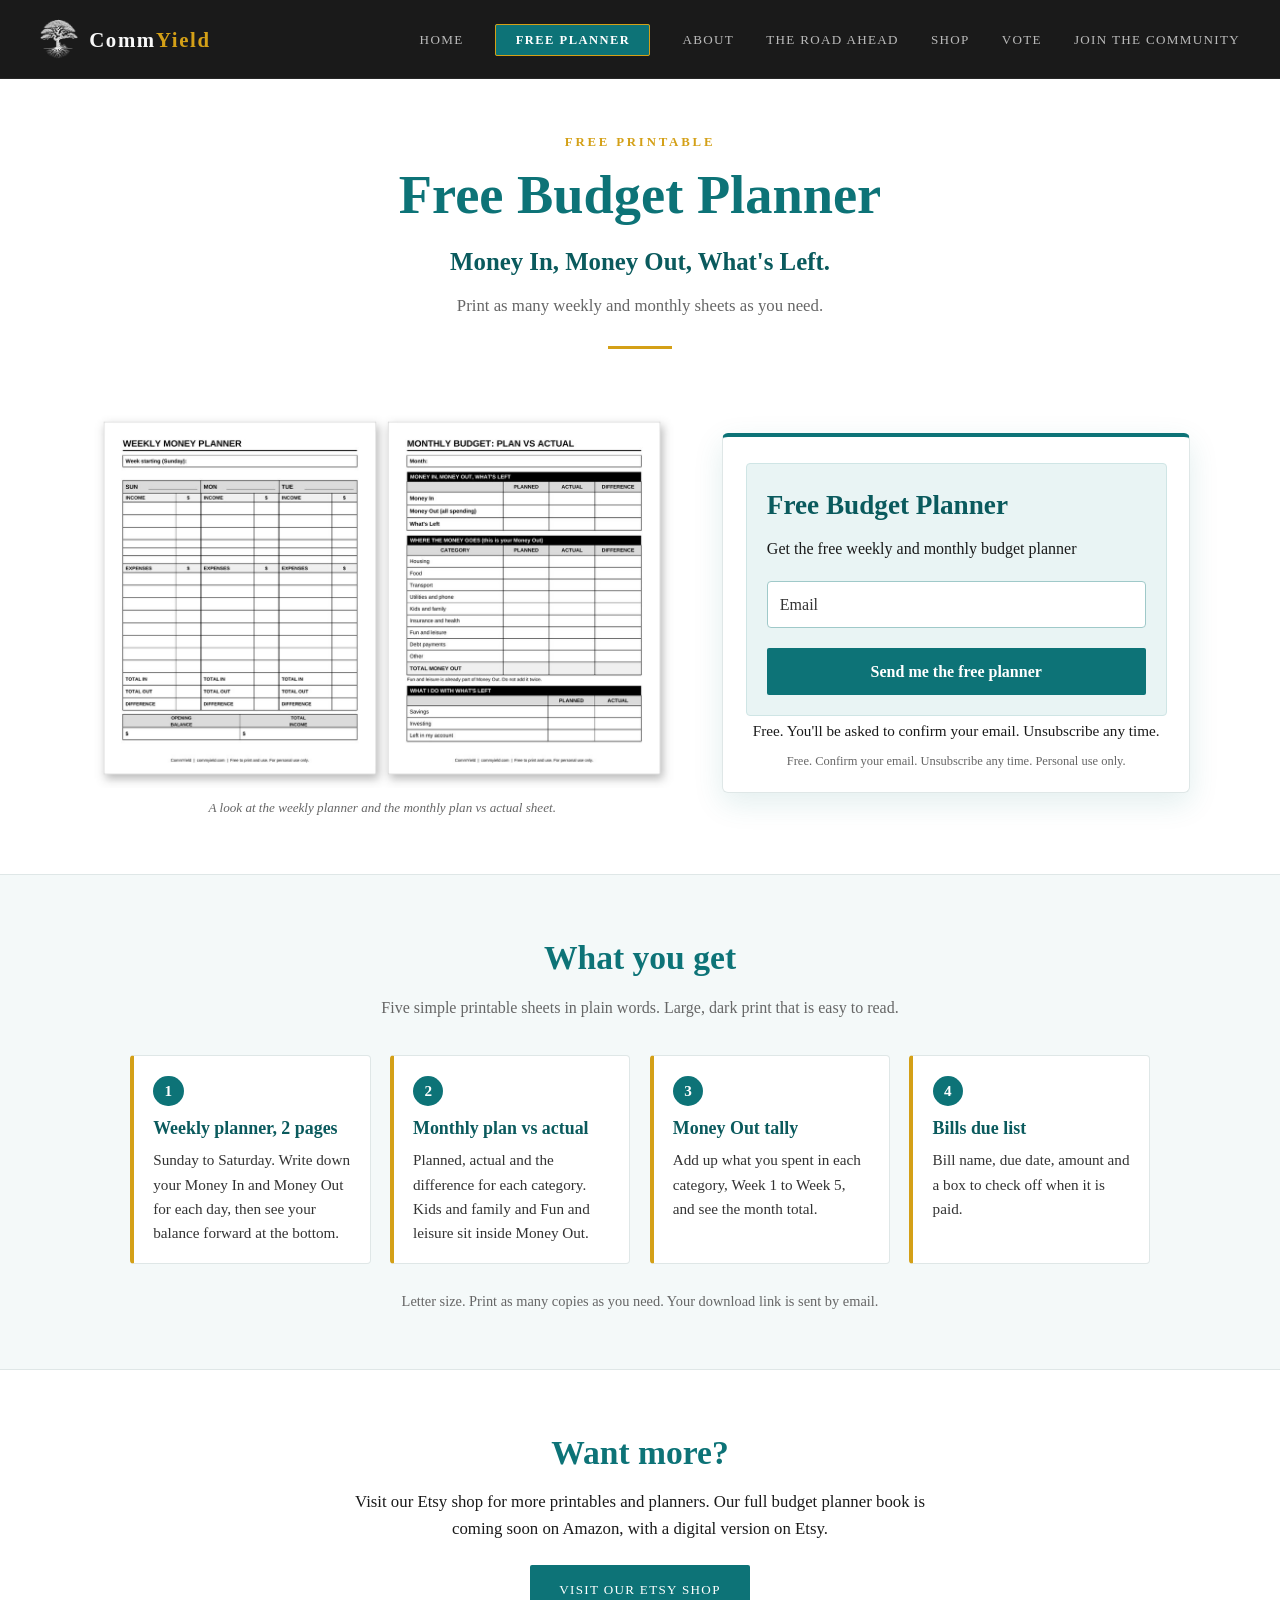
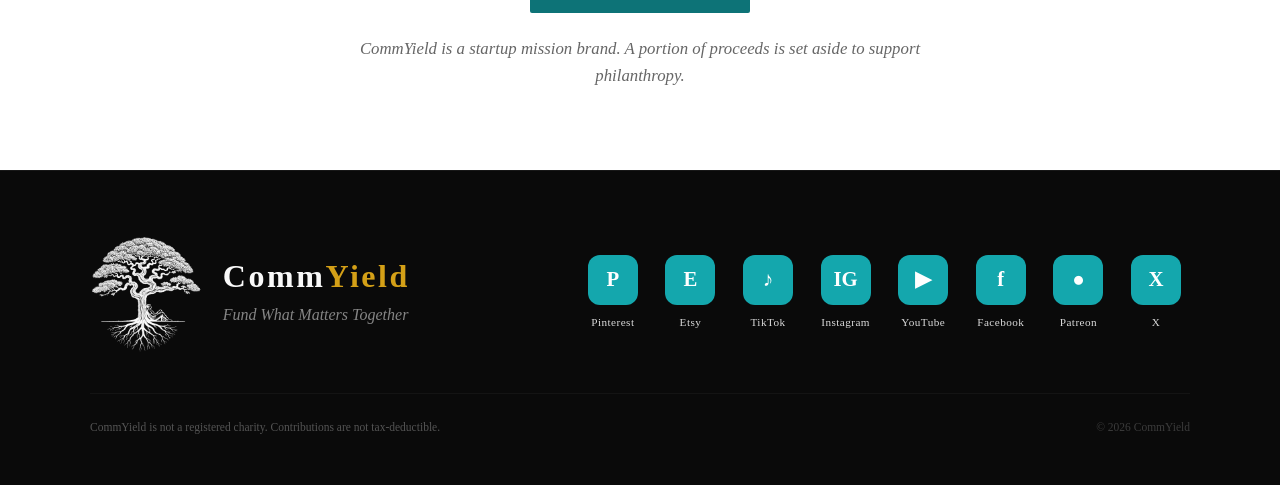
==== free-planner.html @ 540c9486 "Add files via upload" ====
<!DOCTYPE html>
<html lang="en-CA">
<head>
<meta charset="UTF-8">
<meta name="viewport" content="width=device-width, initial-scale=1.0">
<title>Free Budget Planner | CommYield</title>
<meta name="description" content="Free printable budget planner: a weekly planner, monthly plan vs actual, Money Out tally and bills due list. Money In, Money Out, What's Left. Sent to your email.">
<meta name="robots" content="index, follow">
<link rel="canonical" href="https://commyield.com/free-planner">
<meta name="theme-color" content="#0D7377">
<meta property="og:type" content="website">
<meta property="og:url" content="https://commyield.com/free-planner">
<meta property="og:title" content="Free Budget Planner | CommYield">
<meta property="og:description" content="Money In, Money Out, What's Left. Print as many weekly and monthly sheets as you need.">
<meta property="og:site_name" content="CommYield">
<meta property="og:image" content="https://commyield.com/social-card-v2.png">
<meta name="twitter:card" content="summary_large_image">
<style>

  :root {
    --teal:#0D7377; --teal-light:#14a7ad; --teal-dark:#0a5a5d;
    --gold:#D4A017; --gold-light:#e8b82a;
    --dark:#111111; --light:#F9F9F9; --text-dark:#1a1a1a; --text-muted:#666666;
    --text-light: rgba(255,255,255,0.7);
  }
  *, *::before, *::after { box-sizing: border-box; margin: 0; padding: 0; }
  html { scroll-behavior: smooth; }
  body { font-family: 'Georgia','Times New Roman',serif; background:#fff; color:var(--text-dark); overflow-x:hidden; padding-top: 74px; line-height:1.6; }

  /* NAV (same as home page) */
  nav { position: fixed; top:0; left:0; right:0; z-index:100; padding:1.2rem 2.5rem; display:flex; align-items:center; justify-content:space-between; background:rgba(17,17,17,0.96); backdrop-filter:blur(12px); border-bottom:1px solid rgba(255,255,255,0.06); }
  .nav-logo { font-family:'Georgia',serif; font-size:1.3rem; font-weight:700; letter-spacing:0.08em; color:var(--light); text-decoration:none; display:flex; align-items:center; gap:0.7rem; }
  .nav-logo .nav-word span { color: var(--gold); }
  .tree-mark { display:block; flex-shrink:0; aspect-ratio:334 / 352; background-image:url("[data-uri]"); background-repeat:no-repeat; background-position:center; background-size:contain; }
  .nav-tree { height:40px; }
  .nav-links { display:flex; gap:2rem; list-style:none; align-items:center; }
  .nav-links a { color:var(--text-light); text-decoration:none; font-family:'Georgia',serif; font-size:0.82rem; letter-spacing:0.1em; text-transform:uppercase; transition:color .2s; }
  .nav-links a:hover { color: var(--gold); }
  .nav-links a.nav-free { background:var(--teal); color:#fff; padding:0.5rem 1.2rem; border-radius:2px; border:1.5px solid var(--gold); font-size:0.78rem; letter-spacing:0.12em; font-weight:700; }
  .nav-links a.nav-free:hover { background:var(--teal-light); color:#fff; }
  .nav-toggle { display:none; background:none; border:1px solid rgba(255,255,255,0.25); border-radius:3px; width:44px; height:44px; cursor:pointer; align-items:center; justify-content:center; flex-direction:column; gap:5px; }
  .nav-toggle span { display:block; width:20px; height:2px; background:var(--light); transition:transform .2s, opacity .2s; }
  .nav-toggle[aria-expanded="true"] span:nth-child(1) { transform:translateY(7px) rotate(45deg); }
  .nav-toggle[aria-expanded="true"] span:nth-child(2) { opacity:0; }
  .nav-toggle[aria-expanded="true"] span:nth-child(3) { transform:translateY(-7px) rotate(-45deg); }

  /* PAGE */
  .wrap { max-width:1100px; margin:0 auto; padding:0 2.5rem; }
  .hero { text-align:center; padding:3.6rem 0 2.2rem; }
  .eyebrow { font-size:0.8rem; letter-spacing:0.22em; text-transform:uppercase; color:var(--gold); font-weight:700; margin-bottom:0.9rem; }
  h1 { font-size:clamp(2.2rem, 5vw, 3.4rem); color:var(--teal); line-height:1.1; margin-bottom:1rem; }
  .promise { font-size:clamp(1.15rem, 2.6vw, 1.55rem); color:var(--text-dark); font-style:italic; margin-bottom:0.7rem; }
  .promise b { color:var(--teal-dark); font-style:normal; }
  .sub { font-size:1.05rem; color:var(--text-muted); max-width:34rem; margin:0 auto; }
  .gold-rule { width:64px; height:3px; background:var(--gold); margin:1.6rem auto 0; border:0; }

  .signup { display:grid; grid-template-columns: 1.25fr 1fr; gap:3rem; align-items:center; padding:1.5rem 0 3.5rem; }
  .preview figure { margin:0; }
  .preview img { display:block; width:100%; height:auto; border-radius:6px; }
  .preview figcaption { font-size:0.82rem; color:var(--text-muted); text-align:center; margin-top:0.6rem; font-style:italic; }
  .card { background:#fff; border:1px solid #dfe7e7; border-top:4px solid var(--teal); border-radius:6px; padding:1.6rem 1.4rem 1.3rem; box-shadow:0 10px 30px rgba(13,115,119,0.12); }
  .card .consent { font-size:0.95rem; color:var(--text-dark); text-align:center; margin-top:0.2rem; }
  .card .smallprint { font-size:0.78rem; color:var(--text-muted); text-align:center; margin-top:0.55rem; line-height:1.5; }

  h2 { color:var(--teal); font-size:clamp(1.6rem,3.4vw, 2.1rem); text-align:center; margin-bottom:0.6rem; }
  .lead { text-align:center; color:var(--text-muted); max-width:36rem; margin:0 auto 2.2rem; }
  .inside { background:#f4f9f9; border-top:1px solid #dfe7e7; border-bottom:1px solid #dfe7e7; padding:3.5rem 0; }
  .sheets { display:grid; grid-template-columns:repeat(auto-fit, minmax(240px, 1fr)); gap:1.2rem; list-style:none; }
  .sheets li { background:#fff; border:1px solid #dfe7e7; border-left:4px solid var(--gold); border-radius:4px; padding:1.2rem 1.2rem 1.1rem; }
  .sheets .n { display:inline-block; width:1.9rem; height:1.9rem; line-height:1.9rem; text-align:center; border-radius:50%; background:var(--teal); color:#fff; font-weight:700; font-size:0.95rem; margin-bottom:0.5rem; }
  .sheets h3 { color:var(--teal-dark); font-size:1.12rem; margin-bottom:0.35rem; }
  .sheets p { font-size:0.95rem; color:#333; }
  .facts { text-align:center; color:var(--text-muted); font-size:0.9rem; margin-top:1.6rem; }

  .more { text-align:center; padding:3.5rem 0 4rem; }
  .more p { max-width:38rem; margin:0 auto 1rem; font-size:1.05rem; }
  .btn-etsy { display:inline-block; background:var(--teal); color:#fff; text-decoration:none; padding:0.85rem 1.8rem; border-radius:2px; letter-spacing:0.1em; text-transform:uppercase; font-size:0.82rem; margin:0.4rem 0 1.4rem; transition:background .2s; }
  .btn-etsy:hover { background:var(--teal-light); }
  .mission { font-size:0.95rem; color:var(--text-muted); font-style:italic; }

  .social-tiles { display: grid; grid-template-columns: repeat(4, minmax(0, 1fr)); gap: 1.6rem 1rem; max-width: 560px; margin: 0 auto; }
  .social-tile { display: flex; flex-direction: column; align-items: center; gap: 0.6rem; text-decoration: none; color: var(--light); }
  .social-icon {
    width: 72px; height: 72px; border-radius: 16px;
    background: var(--teal-light); color: white;
    display: flex; align-items: center; justify-content: center;
    font-family: 'Georgia', serif; font-weight: 700; font-size: 1.9rem; line-height: 1;
    transition: background 0.2s, transform 0.2s;
  }
  .social-name { font-family: 'Georgia', serif; font-size: 0.82rem; letter-spacing: 0.04em; color: rgba(255,255,255,0.85); transition: color 0.2s; }
  .social-tile:hover .social-icon { background: var(--gold); color: var(--dark); transform: translateY(-2px); }
  .social-tile:hover .social-name { color: var(--gold); }
/* FOOTER */
  footer { background: #0a0a0a; border-top: 1px solid rgba(255,255,255,0.06); padding: 4rem 2.5rem 3rem; }
  .footer-inner { max-width: 1100px; margin: 0 auto; display: flex; justify-content: space-between; align-items: center; flex-wrap: nowrap; gap: 1.5rem; }
  .footer-brand { display: flex; align-items: center; gap: 1.3rem; min-width: 0; }
  .footer-tree { height: 118px; }
  .footer-logo { font-family: 'Georgia', serif; font-size: 2rem; font-weight: 700; letter-spacing: 0.08em; color: var(--light); margin-bottom: 0.5rem; line-height: 1.1; }
  .footer-logo span { color: var(--gold); }
  .footer-tagline { font-family: 'Georgia', serif; font-size: 1rem; color: rgba(255,255,255,0.5); font-style: italic; }
  footer .social-tiles { margin: 0; max-width: none; grid-template-columns: repeat(8, 68px); gap: 1rem 0.6rem; }
  footer .social-icon { width: 50px; height: 50px; border-radius: 12px; font-size: 1.3rem; }
  footer .social-name { font-size: 0.7rem; }
  @media (max-width: 1100px) {
    footer .social-tiles { grid-template-columns: repeat(4, 64px); gap: 1rem 0.4rem; }
  }
  @media (max-width: 760px) {
    footer { padding-left: 1.5rem; padding-right: 1.5rem; }
    .footer-tree { height: 92px; }
    .footer-logo { font-size: 1.6rem; }
    .footer-brand { gap: 0.9rem; }
  }
  .footer-bottom { max-width: 1100px; margin: 2.5rem auto 0; padding-top: 1.5rem; border-top: 1px solid rgba(255,255,255,0.04); display: flex; justify-content: space-between; flex-wrap: wrap; gap: 1rem; }
  .footer-legal { font-family: 'Georgia', serif; font-size: 0.72rem; color: rgba(255,255,255,0.3); line-height: 1.7; }
  .footer-copy { font-family: 'Georgia', serif; font-size: 0.72rem; color: rgba(255,255,255,0.2); }

  

  @media (max-width: 900px) {
    .signup { grid-template-columns:1fr; gap:2rem; }
    .signup .card-col { order:1; }
    .signup .preview { order:2; }
  }
  @media (max-width: 768px) {
    body { padding-top: 66px; }
    nav { padding: 0.8rem 1.5rem; }
    .nav-tree { height:34px; }
    .nav-toggle { display:flex; }
    .nav-links { display:none; position:absolute; top:100%; left:0; right:0; flex-direction:column; align-items:stretch; gap:0; background:#111; padding:0.8rem 1.5rem 1.2rem; border-bottom:1px solid rgba(255,255,255,0.1); }
    .nav-links.open { display:flex; }
    .nav-links li { border-bottom:1px solid rgba(255,255,255,0.06); }
    .nav-links li:last-child { border-bottom:0; }
    .nav-links a { display:block; padding:0.95rem 0.2rem; font-size:0.9rem; }
    .nav-links li.nav-free-li { order:-1; border-bottom:0; padding-bottom:0.6rem; }
    .nav-links a.nav-free { text-align:center; padding:0.95rem; font-size:0.9rem; }
    .wrap { padding:0 1.5rem; }
    .hero { padding:2.4rem 0 1.4rem; }
    .inside { padding:2.6rem 0; }
    .more { padding:2.6rem 0 3rem; }
  }

  @media (max-width: 600px) {
    .footer-inner { flex-direction:column; align-items:flex-start; }
    footer .social-tiles { grid-template-columns: repeat(4, minmax(0,1fr)); width:100%; max-width:380px; gap:1.1rem 0.8rem; }
    .footer-bottom { flex-direction:column; }
    .footer-brand { gap:0.9rem; }
    .footer-tree { height:84px; }
    .footer-logo { font-size:1.6rem; }
    .footer-tagline { font-size:0.9rem; }
    footer .social-icon { width:48px; height:48px; font-size:1.25rem; }
  }

</style>
</head>
<body>

<!-- NAV -->
<nav>
  <a href="/" class="nav-logo"><span class="tree-mark nav-tree" role="img" aria-label="CommYield tree logo"></span><span class="nav-word">Comm<span>Yield</span></span></a>
  <button class="nav-toggle" id="nav-toggle" aria-label="Menu" aria-expanded="false" aria-controls="nav-links"><span></span><span></span><span></span></button>
  <ul class="nav-links" id="nav-links">
    <li><a href="/">Home</a></li>
    <li class="nav-free-li"><a href="/free-planner" class="nav-free" aria-current="page">Free Planner</a></li>
    <li><a href="/#about">About</a></li>
    <li><a href="/#road">The Road Ahead</a></li>
    <li><a href="/#shop">Shop</a></li>
    <li><a href="/#vote">Vote</a></li>
    <li><a href="/#join">Join the community</a></li>
  </ul>
</nav>

<main>
<section class="wrap hero">
  <div class="eyebrow">Free printable</div>
  <h1>Free Budget Planner</h1>
  <p class="promise"><b>Money In, Money Out, What's Left.</b></p>
  <p class="sub">Print as many weekly and monthly sheets as you need.</p>
  <hr class="gold-rule">
</section>

<section class="wrap signup" id="get-it">
  <div class="preview">
    <figure>
      <img src="[data-uri]" width="1200" height="780" alt="Preview of two free planner sheets: the weekly planner and the monthly plan vs actual" loading="eager">
      <figcaption>A look at the weekly planner and the monthly plan vs actual sheet.</figcaption>
    </figure>
  </div>
  <div class="card-col">
    <div class="card">
<style type="text/css">@import url("https://assets.mlcdn.com/fonts.css?version=1793197");</style>
    <style type="text/css">
    /* LOADER */
    .ml-form-embedSubmitLoad {
      display: inline-block;
      width: 20px;
      height: 20px;
    }

    .g-recaptcha {
    transform: scale(1);
    -webkit-transform: scale(1);
    transform-origin: 0 0;
    -webkit-transform-origin: 0 0;
    height: ;
    }

    .sr-only {
      position: absolute;
      width: 1px;
      height: 1px;
      padding: 0;
      margin: -1px;
      overflow: hidden;
      clip: rect(0,0,0,0);
      border: 0;
    }

    .ml-form-embedSubmitLoad:after {
      content: " ";
      display: block;
      width: 11px;
      height: 11px;
      margin: 1px;
      border-radius: 50%;
      border: 4px solid #fff;
    border-color: #ffffff #ffffff #ffffff transparent;
    animation: ml-form-embedSubmitLoad 1.2s linear infinite;
    }
    @keyframes ml-form-embedSubmitLoad {
      0% {
      transform: rotate(0deg);
      }
      100% {
      transform: rotate(360deg);
      }
    }
      #mlb2-47913256.ml-form-embedContainer {
        box-sizing: border-box;
        display: table;
        margin: 0 auto;
        position: static;
        width: 100% !important;
      }
      #mlb2-47913256.ml-form-embedContainer h4,
      #mlb2-47913256.ml-form-embedContainer p,
      #mlb2-47913256.ml-form-embedContainer span,
      #mlb2-47913256.ml-form-embedContainer button {
        text-transform: none !important;
        letter-spacing: normal !important;
      }
      #mlb2-47913256.ml-form-embedContainer .ml-form-embedWrapper {
        background-color: #f6f6f6;
        
        border-width: 0px;
        border-color: transparent;
        border-radius: 4px;
        border-style: solid;
        box-sizing: border-box;
        display: inline-block !important;
        margin: 0;
        padding: 0;
        position: relative;
              }
      #mlb2-47913256.ml-form-embedContainer .ml-form-embedWrapper.embedPopup,
      #mlb2-47913256.ml-form-embedContainer .ml-form-embedWrapper.embedDefault { width: 400px; }
      #mlb2-47913256.ml-form-embedContainer .ml-form-embedWrapper.embedForm { max-width: 400px; width: 100%; }
      #mlb2-47913256.ml-form-embedContainer .ml-form-align-left { text-align: left; }
      #mlb2-47913256.ml-form-embedContainer .ml-form-align-center { text-align: center; }
      #mlb2-47913256.ml-form-embedContainer .ml-form-align-default { display: table-cell !important; vertical-align: middle !important; text-align: center !important; }
      #mlb2-47913256.ml-form-embedContainer .ml-form-align-right { text-align: right; }
      #mlb2-47913256.ml-form-embedContainer .ml-form-embedWrapper .ml-form-embedHeader img {
        border-top-left-radius: 4px;
        border-top-right-radius: 4px;
        height: auto;
        margin: 0 auto !important;
        max-width: 100%;
        width: undefinedpx;
      }
      #mlb2-47913256.ml-form-embedContainer .ml-form-embedWrapper .ml-form-embedBody,
      #mlb2-47913256.ml-form-embedContainer .ml-form-embedWrapper .ml-form-successBody {
        padding: 20px 20px 0 20px;
      }
      #mlb2-47913256.ml-form-embedContainer .ml-form-embedWrapper .ml-form-embedBody.ml-form-embedBodyHorizontal {
        padding-bottom: 0;
      }
      #mlb2-47913256.ml-form-embedContainer .ml-form-embedWrapper .ml-form-embedBody .ml-form-embedContent,
      #mlb2-47913256.ml-form-embedContainer .ml-form-embedWrapper .ml-form-successBody .ml-form-successContent {
        text-align: left;
        margin: 0 0 20px 0;
      }
      #mlb2-47913256.ml-form-embedContainer .ml-form-embedWrapper .ml-form-embedBody .ml-form-embedContent h4,
      #mlb2-47913256.ml-form-embedContainer .ml-form-embedWrapper .ml-form-successBody .ml-form-successContent h4 {
        color: #000000;
        font-family: 'Open Sans', Arial, Helvetica, sans-serif;
        font-size: 30px;
        font-weight: 400;
        margin: 0 0 10px 0;
        text-align: left;
        word-break: break-word;
      }
      #mlb2-47913256.ml-form-embedContainer .ml-form-embedWrapper .ml-form-embedBody .ml-form-embedContent p,
      #mlb2-47913256.ml-form-embedContainer .ml-form-embedWrapper .ml-form-successBody .ml-form-successContent p {
        color: #000000;
        font-family: 'Open Sans', Arial, Helvetica, sans-serif;
        font-size: 14px;
        font-weight: 400;
        line-height: 20px;
        margin: 0 0 10px 0;
        text-align: left;
      }
      #mlb2-47913256.ml-form-embedContainer .ml-form-embedWrapper .ml-form-embedBody .ml-form-embedContent ul,
      #mlb2-47913256.ml-form-embedContainer .ml-form-embedWrapper .ml-form-embedBody .ml-form-embedContent ol,
      #mlb2-47913256.ml-form-embedContainer .ml-form-embedWrapper .ml-form-successBody .ml-form-successContent ul,
      #mlb2-47913256.ml-form-embedContainer .ml-form-embedWrapper .ml-form-successBody .ml-form-successContent ol {
        color: #000000;
        font-family: 'Open Sans', Arial, Helvetica, sans-serif;
        font-size: 14px;
      }
      #mlb2-47913256.ml-form-embedContainer .ml-form-embedWrapper .ml-form-embedBody .ml-form-embedContent ol ol,
      #mlb2-47913256.ml-form-embedContainer .ml-form-embedWrapper .ml-form-successBody .ml-form-successContent ol ol {
        list-style-type: lower-alpha;
      }
      #mlb2-47913256.ml-form-embedContainer .ml-form-embedWrapper .ml-form-embedBody .ml-form-embedContent ol ol ol,
      #mlb2-47913256.ml-form-embedContainer .ml-form-embedWrapper .ml-form-successBody .ml-form-successContent ol ol ol {
        list-style-type: lower-roman;
      }
      #mlb2-47913256.ml-form-embedContainer .ml-form-embedWrapper .ml-form-embedBody .ml-form-embedContent p a,
      #mlb2-47913256.ml-form-embedContainer .ml-form-embedWrapper .ml-form-successBody .ml-form-successContent p a {
        color: #000000;
        text-decoration: underline;
      }

      #mlb2-47913256.ml-form-embedContainer .ml-form-embedWrapper .ml-block-form .ml-field-group {
        text-align: left!important;
      }

      #mlb2-47913256.ml-form-embedContainer .ml-form-embedWrapper .ml-block-form .ml-field-group label {
        margin-bottom: 5px;
        color: #333333;
        font-size: 14px;
        font-family: 'Open Sans', Arial, Helvetica, sans-serif;
        font-weight: bold; font-style: normal; text-decoration: none;;
        display: inline-block;
        line-height: 20px;
      }
      #mlb2-47913256.ml-form-embedContainer .ml-form-embedWrapper .ml-form-embedBody .ml-form-embedContent p:last-child,
      #mlb2-47913256.ml-form-embedContainer .ml-form-embedWrapper .ml-form-successBody .ml-form-successContent p:last-child {
        margin: 0;
      }
      #mlb2-47913256.ml-form-embedContainer .ml-form-embedWrapper .ml-form-embedBody form {
        margin: 0;
        width: 100%;
      }
      #mlb2-47913256.ml-form-embedContainer .ml-form-embedWrapper .ml-form-embedBody .ml-form-formContent,
      #mlb2-47913256.ml-form-embedContainer .ml-form-embedWrapper .ml-form-embedBody .ml-form-checkboxRow {
        margin: 0 0 20px 0;
        width: 100%;
      }
      #mlb2-47913256.ml-form-embedContainer .ml-form-embedWrapper .ml-form-embedBody .ml-form-checkboxRow {
        float: left;
      }
      #mlb2-47913256.ml-form-embedContainer .ml-form-embedWrapper .ml-form-embedBody .ml-form-formContent.horozintalForm {
        margin: 0;
        padding: 0 0 20px 0;
        width: 100%;
        height: auto;
        float: left;
      }
      #mlb2-47913256.ml-form-embedContainer .ml-form-embedWrapper .ml-form-embedBody .ml-form-fieldRow {
        margin: 0 0 10px 0;
        width: 100%;
      }
      #mlb2-47913256.ml-form-embedContainer .ml-form-embedWrapper .ml-form-embedBody .ml-form-fieldRow.ml-last-item {
        margin: 0;
      }
      #mlb2-47913256.ml-form-embedContainer .ml-form-embedWrapper .ml-form-embedBody .ml-form-fieldRow.ml-formfieldHorizintal {
        margin: 0;
      }
      #mlb2-47913256.ml-form-embedContainer .ml-form-embedWrapper .ml-form-embedBody .ml-form-fieldRow input {
        background-color: #ffffff !important;
        color: #333333 !important;
        border-color: #cccccc;
        border-radius: 4px !important;
        border-style: solid !important;
        border-width: 1px !important;
        font-family: 'Open Sans', Arial, Helvetica, sans-serif;
        font-size: 14px !important;
        height: auto;
        line-height: 21px !important;
        margin-bottom: 0;
        margin-top: 0;
        margin-left: 0;
        margin-right: 0;
        padding: 10px 10px !important;
        width: 100% !important;
        box-sizing: border-box !important;
        max-width: 100% !important;
      }
      #mlb2-47913256.ml-form-embedContainer .ml-form-embedWrapper .ml-form-embedBody .ml-form-fieldRow input::-webkit-input-placeholder,
      #mlb2-47913256.ml-form-embedContainer .ml-form-embedWrapper .ml-form-embedBody .ml-form-horizontalRow input::-webkit-input-placeholder { color: #333333; }

      #mlb2-47913256.ml-form-embedContainer .ml-form-embedWrapper .ml-form-embedBody .ml-form-fieldRow input::-moz-placeholder,
      #mlb2-47913256.ml-form-embedContainer .ml-form-embedWrapper .ml-form-embedBody .ml-form-horizontalRow input::-moz-placeholder { color: #333333; }

      #mlb2-47913256.ml-form-embedContainer .ml-form-embedWrapper .ml-form-embedBody .ml-form-fieldRow input:-ms-input-placeholder,
      #mlb2-47913256.ml-form-embedContainer .ml-form-embedWrapper .ml-form-embedBody .ml-form-horizontalRow input:-ms-input-placeholder { color: #333333; }

      #mlb2-47913256.ml-form-embedContainer .ml-form-embedWrapper .ml-form-embedBody .ml-form-fieldRow input:-moz-placeholder,
      #mlb2-47913256.ml-form-embedContainer .ml-form-embedWrapper .ml-form-embedBody .ml-form-horizontalRow input:-moz-placeholder { color: #333333; }

      #mlb2-47913256.ml-form-embedContainer .ml-form-embedWrapper .ml-form-embedBody .ml-form-fieldRow textarea, #mlb2-47913256.ml-form-embedContainer .ml-form-embedWrapper .ml-form-embedBody .ml-form-horizontalRow textarea {
        background-color: #ffffff !important;
        color: #333333 !important;
        border-color: #cccccc;
        border-radius: 4px !important;
        border-style: solid !important;
        border-width: 1px !important;
        font-family: 'Open Sans', Arial, Helvetica, sans-serif;
        font-size: 14px !important;
        height: auto;
        line-height: 21px !important;
        margin-bottom: 0;
        margin-top: 0;
        padding: 10px 10px !important;
        width: 100% !important;
        box-sizing: border-box !important;
        max-width: 100% !important;
      }

      #mlb2-47913256.ml-form-embedContainer .ml-form-embedWrapper .ml-form-embedBody .ml-form-fieldRow .custom-radio .custom-control-label::before, #mlb2-47913256.ml-form-embedContainer .ml-form-embedWrapper .ml-form-embedBody .ml-form-horizontalRow .custom-radio .custom-control-label::before, #mlb2-47913256.ml-form-embedContainer .ml-form-embedWrapper .ml-form-embedBody .ml-form-fieldRow .custom-checkbox .custom-control-label::before, #mlb2-47913256.ml-form-embedContainer .ml-form-embedWrapper .ml-form-embedBody .ml-form-horizontalRow .custom-checkbox .custom-control-label::before, #mlb2-47913256.ml-form-embedContainer .ml-form-embedWrapper .ml-form-embedBody .ml-form-embedPermissions .ml-form-embedPermissionsOptionsCheckbox .label-description::before, #mlb2-47913256.ml-form-embedContainer .ml-form-embedWrapper .ml-form-embedBody .ml-form-interestGroupsRow .ml-form-interestGroupsRowCheckbox .label-description::before, #mlb2-47913256.ml-form-embedContainer .ml-form-embedWrapper .ml-form-embedBody .ml-form-checkboxRow .label-description::before {
          border-color: #cccccc!important;
          background-color: #ffffff!important;
      }

      #mlb2-47913256.ml-form-embedContainer .ml-form-embedWrapper .ml-form-embedBody .ml-form-fieldRow input.custom-control-input[type="checkbox"]{
        box-sizing: border-box;
        padding: 0;
        position: absolute;
        z-index: -1;
        opacity: 0;
        margin-top: 5px;
        margin-left: -1.5rem;
        overflow: visible;
      }

      #mlb2-47913256.ml-form-embedContainer .ml-form-embedWrapper .ml-form-embedBody .ml-form-fieldRow .custom-checkbox .custom-control-label::before, #mlb2-47913256.ml-form-embedContainer .ml-form-embedWrapper .ml-form-embedBody .ml-form-horizontalRow .custom-checkbox .custom-control-label::before, #mlb2-47913256.ml-form-embedContainer .ml-form-embedWrapper .ml-form-embedBody .ml-form-embedPermissions .ml-form-embedPermissionsOptionsCheckbox .label-description::before, #mlb2-47913256.ml-form-embedContainer .ml-form-embedWrapper .ml-form-embedBody .ml-form-interestGroupsRow .ml-form-interestGroupsRowCheckbox .label-description::before, #mlb2-47913256.ml-form-embedContainer .ml-form-embedWrapper .ml-form-embedBody .ml-form-checkboxRow .label-description::before {
        border-radius: 4px!important;
      }


      #mlb2-47913256.ml-form-embedContainer .ml-form-embedWrapper .ml-form-embedBody .ml-form-checkboxRow input[type=checkbox]:checked~.label-description::after, #mlb2-47913256.ml-form-embedContainer .ml-form-embedWrapper .ml-form-embedBody .ml-form-embedPermissions .ml-form-embedPermissionsOptionsCheckbox input[type=checkbox]:checked~.label-description::after, #mlb2-47913256.ml-form-embedContainer .ml-form-embedWrapper .ml-form-embedBody .ml-form-fieldRow .custom-checkbox .custom-control-input:checked~.custom-control-label::after, #mlb2-47913256.ml-form-embedContainer .ml-form-embedWrapper .ml-form-embedBody .ml-form-horizontalRow .custom-checkbox .custom-control-input:checked~.custom-control-label::after, #mlb2-47913256.ml-form-embedContainer .ml-form-embedWrapper .ml-form-embedBody .ml-form-interestGroupsRow .ml-form-interestGroupsRowCheckbox input[type=checkbox]:checked~.label-description::after {
        background-image: url("data:image/svg+xml,%3csvg xmlns='http://www.w3.org/2000/svg' viewBox='0 0 8 8'%3e%3cpath fill='%23fff' d='M6.564.75l-3.59 3.612-1.538-1.55L0 4.26 2.974 7.25 8 2.193z'/%3e%3c/svg%3e");
      }

      #mlb2-47913256.ml-form-embedContainer .ml-form-embedWrapper .ml-form-embedBody .ml-form-fieldRow .custom-radio .custom-control-input:checked~.custom-control-label::after, #mlb2-47913256.ml-form-embedContainer .ml-form-embedWrapper .ml-form-embedBody .ml-form-fieldRow .custom-radio .custom-control-input:checked~.custom-control-label::after {
        background-image: url("data:image/svg+xml,%3csvg xmlns='http://www.w3.org/2000/svg' viewBox='-4 -4 8 8'%3e%3ccircle r='3' fill='%23fff'/%3e%3c/svg%3e");
      }

      #mlb2-47913256.ml-form-embedContainer .ml-form-embedWrapper .ml-form-embedBody .ml-form-fieldRow .custom-radio .custom-control-input:checked~.custom-control-label::before, #mlb2-47913256.ml-form-embedContainer .ml-form-embedWrapper .ml-form-embedBody .ml-form-horizontalRow .custom-radio .custom-control-input:checked~.custom-control-label::before, #mlb2-47913256.ml-form-embedContainer .ml-form-embedWrapper .ml-form-embedBody .ml-form-fieldRow .custom-checkbox .custom-control-input:checked~.custom-control-label::before, #mlb2-47913256.ml-form-embedContainer .ml-form-embedWrapper .ml-form-embedBody .ml-form-horizontalRow .custom-checkbox .custom-control-input:checked~.custom-control-label::before, #mlb2-47913256.ml-form-embedContainer .ml-form-embedWrapper .ml-form-embedBody .ml-form-embedPermissions .ml-form-embedPermissionsOptionsCheckbox input[type=checkbox]:checked~.label-description::before, #mlb2-47913256.ml-form-embedContainer .ml-form-embedWrapper .ml-form-embedBody .ml-form-interestGroupsRow .ml-form-interestGroupsRowCheckbox input[type=checkbox]:checked~.label-description::before, #mlb2-47913256.ml-form-embedContainer .ml-form-embedWrapper .ml-form-embedBody .ml-form-checkboxRow input[type=checkbox]:checked~.label-description::before  {
          border-color: #000000!important;
          background-color: #000000!important;
      }

      #mlb2-47913256.ml-form-embedContainer .ml-form-embedWrapper .ml-form-embedBody .ml-form-fieldRow .custom-radio .custom-control-label::before, #mlb2-47913256.ml-form-embedContainer .ml-form-embedWrapper .ml-form-embedBody .ml-form-horizontalRow .custom-radio .custom-control-label::before, #mlb2-47913256.ml-form-embedContainer .ml-form-embedWrapper .ml-form-embedBody .ml-form-fieldRow .custom-radio .custom-control-label::after, #mlb2-47913256.ml-form-embedContainer .ml-form-embedWrapper .ml-form-embedBody .ml-form-horizontalRow .custom-radio .custom-control-label::after, #mlb2-47913256.ml-form-embedContainer .ml-form-embedWrapper .ml-form-embedBody .ml-form-fieldRow .custom-checkbox .custom-control-label::before, #mlb2-47913256.ml-form-embedContainer .ml-form-embedWrapper .ml-form-embedBody .ml-form-fieldRow .custom-checkbox .custom-control-label::after, #mlb2-47913256.ml-form-embedContainer .ml-form-embedWrapper .ml-form-embedBody .ml-form-horizontalRow .custom-checkbox .custom-control-label::before, #mlb2-47913256.ml-form-embedContainer .ml-form-embedWrapper .ml-form-embedBody .ml-form-horizontalRow .custom-checkbox .custom-control-label::after {
           top: 2px;
           box-sizing: border-box;
      }

      #mlb2-47913256.ml-form-embedContainer .ml-form-embedWrapper .ml-form-embedBody .ml-form-embedPermissions .ml-form-embedPermissionsOptionsCheckbox .label-description::before, #mlb2-47913256.ml-form-embedContainer .ml-form-embedWrapper .ml-form-embedBody .ml-form-embedPermissions .ml-form-embedPermissionsOptionsCheckbox .label-description::after, #mlb2-47913256.ml-form-embedContainer .ml-form-embedWrapper .ml-form-embedBody .ml-form-checkboxRow .label-description::before, #mlb2-47913256.ml-form-embedContainer .ml-form-embedWrapper .ml-form-embedBody .ml-form-checkboxRow .label-description::after {
           top: 0px!important;
           box-sizing: border-box!important;
      }

      #mlb2-47913256.ml-form-embedContainer .ml-form-embedWrapper .ml-form-embedBody .ml-form-checkboxRow .label-description::before, #mlb2-47913256.ml-form-embedContainer .ml-form-embedWrapper .ml-form-embedBody .ml-form-checkboxRow .label-description::after {
        top: 0px!important;
           box-sizing: border-box!important;
      }

       #mlb2-47913256.ml-form-embedContainer .ml-form-embedWrapper .ml-form-embedBody .ml-form-interestGroupsRow .ml-form-interestGroupsRowCheckbox .label-description::after {
            top: 0px!important;
            box-sizing: border-box!important;
            position: absolute;
            left: -1.5rem;
            display: block;
            width: 1rem;
            height: 1rem;
            content: "";
       }

      #mlb2-47913256.ml-form-embedContainer .ml-form-embedWrapper .ml-form-embedBody .ml-form-interestGroupsRow .ml-form-interestGroupsRowCheckbox .label-description::before {
        top: 0px!important;
        box-sizing: border-box!important;
      }

      #mlb2-47913256.ml-form-embedContainer .ml-form-embedWrapper .ml-form-embedBody .custom-control-label::before {
          position: absolute;
          top: 4px;
          left: -1.5rem;
          display: block;
          width: 16px;
          height: 16px;
          pointer-events: none;
          content: "";
          background-color: #ffffff;
          border: #adb5bd solid 1px;
          border-radius: 50%;
      }

      #mlb2-47913256.ml-form-embedContainer .ml-form-embedWrapper .ml-form-embedBody .custom-control-label::after {
          position: absolute;
          top: 2px!important;
          left: -1.5rem;
          display: block;
          width: 1rem;
          height: 1rem;
          content: "";
      }

      #mlb2-47913256.ml-form-embedContainer .ml-form-embedWrapper .ml-form-embedBody .ml-form-embedPermissions .ml-form-embedPermissionsOptionsCheckbox .label-description::before, #mlb2-47913256.ml-form-embedContainer .ml-form-embedWrapper .ml-form-embedBody .ml-form-interestGroupsRow .ml-form-interestGroupsRowCheckbox .label-description::before, #mlb2-47913256.ml-form-embedContainer .ml-form-embedWrapper .ml-form-embedBody .ml-form-checkboxRow .label-description::before {
          position: absolute;
          top: 4px;
          left: -1.5rem;
          display: block;
          width: 16px;
          height: 16px;
          pointer-events: none;
          content: "";
          background-color: #ffffff;
          border: #adb5bd solid 1px;
          border-radius: 50%;
      }

      #mlb2-47913256.ml-form-embedContainer .ml-form-embedWrapper .ml-form-embedBody .ml-form-embedPermissions .ml-form-embedPermissionsOptionsCheckbox .label-description::after {
          position: absolute;
          top: 0px!important;
          left: -1.5rem;
          display: block;
          width: 1rem;
          height: 1rem;
          content: "";
      }

      #mlb2-47913256.ml-form-embedContainer .ml-form-embedWrapper .ml-form-embedBody .ml-form-checkboxRow .label-description::after {
          position: absolute;
          top: 0px!important;
          left: -1.5rem;
          display: block;
          width: 1rem;
          height: 1rem;
          content: "";
      }

      #mlb2-47913256.ml-form-embedContainer .ml-form-embedWrapper .ml-form-embedBody .custom-radio .custom-control-label::after {
          background: no-repeat 50%/50% 50%;
      }
      #mlb2-47913256.ml-form-embedContainer .ml-form-embedWrapper .ml-form-embedBody .custom-checkbox .custom-control-label::after, #mlb2-47913256.ml-form-embedContainer .ml-form-embedWrapper .ml-form-embedBody .ml-form-embedPermissions .ml-form-embedPermissionsOptionsCheckbox .label-description::after, #mlb2-47913256.ml-form-embedContainer .ml-form-embedWrapper .ml-form-embedBody .ml-form-interestGroupsRow .ml-form-interestGroupsRowCheckbox .label-description::after, #mlb2-47913256.ml-form-embedContainer .ml-form-embedWrapper .ml-form-embedBody .ml-form-checkboxRow .label-description::after {
          background: no-repeat 50%/50% 50%;
      }

      #mlb2-47913256.ml-form-embedContainer .ml-form-embedWrapper .ml-form-embedBody .ml-form-fieldRow .custom-control, #mlb2-47913256.ml-form-embedContainer .ml-form-embedWrapper .ml-form-embedBody .ml-form-horizontalRow .custom-control {
        position: relative;
        display: block;
        min-height: 1.5rem;
        padding-left: 1.5rem;
      }

      #mlb2-47913256.ml-form-embedContainer .ml-form-embedWrapper .ml-form-embedBody .ml-form-fieldRow .custom-radio .custom-control-input, #mlb2-47913256.ml-form-embedContainer .ml-form-embedWrapper .ml-form-embedBody .ml-form-horizontalRow .custom-radio .custom-control-input, #mlb2-47913256.ml-form-embedContainer .ml-form-embedWrapper .ml-form-embedBody .ml-form-fieldRow .custom-checkbox .custom-control-input, #mlb2-47913256.ml-form-embedContainer .ml-form-embedWrapper .ml-form-embedBody .ml-form-horizontalRow .custom-checkbox .custom-control-input {
          position: absolute;
          z-index: -1;
          opacity: 0;
          box-sizing: border-box;
          padding: 0;
      }

      #mlb2-47913256.ml-form-embedContainer .ml-form-embedWrapper .ml-form-embedBody .ml-form-fieldRow .custom-radio .custom-control-label, #mlb2-47913256.ml-form-embedContainer .ml-form-embedWrapper .ml-form-embedBody .ml-form-horizontalRow .custom-radio .custom-control-label, #mlb2-47913256.ml-form-embedContainer .ml-form-embedWrapper .ml-form-embedBody .ml-form-fieldRow .custom-checkbox .custom-control-label, #mlb2-47913256.ml-form-embedContainer .ml-form-embedWrapper .ml-form-embedBody .ml-form-horizontalRow .custom-checkbox .custom-control-label {
          color: #000000;
          font-size: 12px!important;
          font-family: 'Open Sans', Arial, Helvetica, sans-serif;
          line-height: 22px;
          margin-bottom: 0;
          position: relative;
          vertical-align: top;
          font-style: normal;
          font-weight: 700;
      }

      #mlb2-47913256.ml-form-embedContainer .ml-form-embedWrapper .ml-form-embedBody .ml-form-fieldRow .custom-select, #mlb2-47913256.ml-form-embedContainer .ml-form-embedWrapper .ml-form-embedBody .ml-form-horizontalRow .custom-select {
        background-color: #ffffff !important;
        color: #333333 !important;
        border-color: #cccccc;
        border-radius: 4px !important;
        border-style: solid !important;
        border-width: 1px !important;
        font-family: 'Open Sans', Arial, Helvetica, sans-serif;
        font-size: 14px !important;
        line-height: 20px !important;
        margin-bottom: 0;
        margin-top: 0;
        padding: 10px 28px 10px 12px !important;
        width: 100% !important;
        box-sizing: border-box !important;
        max-width: 100% !important;
        height: auto;
        display: inline-block;
        vertical-align: middle;
        background: url('https://assets.mlcdn.com/ml/images/default/dropdown.svg') no-repeat right .75rem center/8px 10px;
        -webkit-appearance: none;
        -moz-appearance: none;
        appearance: none;
      }


      #mlb2-47913256.ml-form-embedContainer .ml-form-embedWrapper .ml-form-embedBody .ml-form-horizontalRow {
        height: auto;
        width: 100%;
        float: left;
      }
      .ml-form-formContent.horozintalForm .ml-form-horizontalRow .ml-input-horizontal { width: 70%; float: left; }
      .ml-form-formContent.horozintalForm .ml-form-horizontalRow .ml-button-horizontal { width: 30%; float: left; }
      .ml-form-formContent.horozintalForm .ml-form-horizontalRow .ml-button-horizontal.labelsOn { padding-top: 25px;  }
      .ml-form-formContent.horozintalForm .ml-form-horizontalRow .horizontal-fields { box-sizing: border-box; float: left; padding-right: 10px;  }
      #mlb2-47913256.ml-form-embedContainer .ml-form-embedWrapper .ml-form-embedBody .ml-form-horizontalRow input {
        background-color: #ffffff;
        color: #333333;
        border-color: #cccccc;
        border-radius: 4px;
        border-style: solid;
        border-width: 1px;
        font-family: 'Open Sans', Arial, Helvetica, sans-serif;
        font-size: 14px;
        line-height: 20px;
        margin-bottom: 0;
        margin-top: 0;
        padding: 10px 10px;
        width: 100%;
        box-sizing: border-box;
        overflow-y: initial;
      }
      #mlb2-47913256.ml-form-embedContainer .ml-form-embedWrapper .ml-form-embedBody .ml-form-horizontalRow button {
        background-color: #000000 !important;
        border-color: #000000;
        border-style: solid;
        border-width: 1px;
        border-radius: 4px;
        box-shadow: none;
        color: #ffffff !important;
        cursor: pointer;
        font-family: 'Open Sans', Arial, Helvetica, sans-serif;
        font-size: 14px !important;
        font-weight: 700;
        line-height: 20px;
        margin: 0 !important;
        padding: 10px !important;
        width: 100%;
        height: auto;
      }
      #mlb2-47913256.ml-form-embedContainer .ml-form-embedWrapper .ml-form-embedBody .ml-form-horizontalRow button:hover {
        background-color: #333333 !important;
        border-color: #333333 !important;
      }
      #mlb2-47913256.ml-form-embedContainer .ml-form-embedWrapper .ml-form-embedBody .ml-form-checkboxRow input[type="checkbox"] {
        box-sizing: border-box;
        padding: 0;
        position: absolute;
        z-index: -1;
        opacity: 0;
        margin-top: 5px;
        margin-left: -1.5rem;
        overflow: visible;
      }
      #mlb2-47913256.ml-form-embedContainer .ml-form-embedWrapper .ml-form-embedBody .ml-form-checkboxRow .label-description {
        color: #000000;
        display: block;
        font-family: 'Open Sans', Arial, Helvetica, sans-serif;
        font-size: 12px;
        text-align: left;
        margin-bottom: 0;
        position: relative;
        vertical-align: top;
      }
      #mlb2-47913256.ml-form-embedContainer .ml-form-embedWrapper .ml-form-embedBody .ml-form-checkboxRow label {
        font-weight: normal;
        margin: 0;
        padding: 0;
        position: relative;
        display: block;
        min-height: 24px;
        padding-left: 24px;

      }
      #mlb2-47913256.ml-form-embedContainer .ml-form-embedWrapper .ml-form-embedBody .ml-form-checkboxRow label a {
        color: #000000;
        text-decoration: underline;
      }
      #mlb2-47913256.ml-form-embedContainer .ml-form-embedWrapper .ml-form-embedBody .ml-form-checkboxRow label p {
        color: #000000 !important;
        font-family: 'Open Sans', Arial, Helvetica, sans-serif !important;
        font-size: 12px !important;
        font-weight: normal !important;
        line-height: 18px !important;
        padding: 0 !important;
        margin: 0 5px 0 0 !important;
      }
      #mlb2-47913256.ml-form-embedContainer .ml-form-embedWrapper .ml-form-embedBody .ml-form-checkboxRow label p:last-child {
        margin: 0;
      }
      #mlb2-47913256.ml-form-embedContainer .ml-form-embedWrapper .ml-form-embedBody .ml-form-embedSubmit {
        margin: 0 0 20px 0;
        float: left;
        width: 100%;
      }
      #mlb2-47913256.ml-form-embedContainer .ml-form-embedWrapper .ml-form-embedBody .ml-form-embedSubmit button {
        background-color: #000000 !important;
        border: none !important;
        border-radius: 4px !important;
        box-shadow: none !important;
        color: #ffffff !important;
        cursor: pointer;
        font-family: 'Open Sans', Arial, Helvetica, sans-serif !important;
        font-size: 14px !important;
        font-weight: 700 !important;
        line-height: 21px !important;
        height: auto;
        padding: 10px !important;
        width: 100% !important;
        box-sizing: border-box !important;
      }
      #mlb2-47913256.ml-form-embedContainer .ml-form-embedWrapper .ml-form-embedBody .ml-form-embedSubmit button.loading {
        display: none;
      }
      #mlb2-47913256.ml-form-embedContainer .ml-form-embedWrapper .ml-form-embedBody .ml-form-embedSubmit button:hover {
        background-color: #333333 !important;
      }
      .ml-subscribe-close {
        width: 30px;
        height: 30px;
        background: url('https://assets.mlcdn.com/ml/images/default/modal_close.png') no-repeat;
        background-size: 30px;
        cursor: pointer;
        margin-top: -10px;
        margin-right: -10px;
        position: absolute;
        top: 0;
        right: 0;
      }
      .ml-error input, .ml-error textarea, .ml-error select {
        border-color: red!important;
      }

      .ml-error .custom-checkbox-radio-list {
        border: 1px solid red !important;
        border-radius: 4px;
        padding: 10px;
      }

      .ml-error .label-description,
      .ml-error .label-description p,
      .ml-error .label-description p a,
      .ml-error label:first-child {
        color: #ff0000 !important;
      }

      #mlb2-47913256.ml-form-embedContainer .ml-form-embedWrapper .ml-form-embedBody .ml-form-checkboxRow.ml-error .label-description p,
      #mlb2-47913256.ml-form-embedContainer .ml-form-embedWrapper .ml-form-embedBody .ml-form-checkboxRow.ml-error .label-description p:first-letter {
        color: #ff0000 !important;
      }
            @media only screen and (max-width: 400px){

        .ml-form-embedWrapper.embedDefault, .ml-form-embedWrapper.embedPopup { width: 100%!important; }
        .ml-form-formContent.horozintalForm { float: left!important; }
        .ml-form-formContent.horozintalForm .ml-form-horizontalRow { height: auto!important; width: 100%!important; float: left!important; }
        .ml-form-formContent.horozintalForm .ml-form-horizontalRow .ml-input-horizontal { width: 100%!important; }
        .ml-form-formContent.horozintalForm .ml-form-horizontalRow .ml-input-horizontal > div { padding-right: 0px!important; padding-bottom: 10px; }
        .ml-form-formContent.horozintalForm .ml-button-horizontal { width: 100%!important; }
        .ml-form-formContent.horozintalForm .ml-button-horizontal.labelsOn { padding-top: 0px!important; }

      }
    </style>

    
  
    
    

    
    

    
    

    

      
        
        
      

      
        
        
      

      

            
            
            
            
            
            
      

      

      
        
        
         
        
        
      

        
        
        
        
        
        
      

       

        
        
        
        
        
        
        
       


      
        
        
        
        
  



  
        
        
        
      


      
    
    
    
    
    
    
    
  

  
        
        
        
        
        
      

      
        
        
        
        
        
      

      
        
        
        
        
        
      

       

        
        
        
        
       

       
        
        
        
        
      

      
        
        
        
        
        
        
        
       

    

    


      


      

      
      

      

      





    

      
    <div id="mlb2-47913256" class="ml-form-embedContainer ml-subscribe-form ml-subscribe-form-47913256">
      <div class="ml-form-align-center ">
        <div class="ml-form-embedWrapper embedForm">

          
          

          <div class="ml-form-embedBody ml-form-embedBodyDefault row-form">

            <div class="ml-form-embedContent" style=" ">
              
                <h4>Free Budget Planner</h4>
                <p>Get the free weekly and monthly budget planner</p>
              
            </div>

            <form class="ml-block-form" action="https://assets.mailerlite.com/jsonp/2222999/forms/202981989952783403/subscribe" data-code="" method="post" target="_blank">
              <div class="ml-form-formContent">
                

                  
                  <div class="ml-form-fieldRow ml-last-item">
                    <div class="ml-field-group ml-field-email ml-validate-email ml-validate-required">

                      


                      <!-- input -->
                      <input aria-label="email" aria-required="true" type="email" class="form-control" data-inputmask="" name="fields[email]" placeholder="Email" autocomplete="email">
                      <!-- /input -->

                      <!-- textarea -->
                      
                      <!-- /textarea -->

                      <!-- select -->
                      
                      <!-- /select -->

                      <!-- checkboxes -->
            
            <!-- /checkboxes -->

                      <!-- radio -->
                      
                      <!-- /radio -->

                      <!-- countries -->
                      
                      <!-- /countries -->





                    </div>
                  </div>
                
              </div>

              

              <!-- Privacy policy -->
              
              <!-- /Privacy policy -->

              

              

              






              
              <input type="hidden" name="ml-submit" value="1">

              <div class="ml-form-embedSubmit">
                
                  <button type="submit" class="primary">Send me the free planner</button>
                
                <button disabled="disabled" style="display: none;" type="button" class="loading">
                  <div class="ml-form-embedSubmitLoad"></div>
                  <span class="sr-only">Loading...</span>
                </button>
              </div>

              
              <input type="hidden" name="anticsrf" value="true">
            </form>
          </div>

          <div class="ml-form-successBody row-success" style="display: none">

            <div class="ml-form-successContent">
              
                <h4>Check your email!</h4>
                <p>Thanks for requesting the free budget planner. Please confirm your email, and we will send you the download link right away.</p>
              
            </div>

          </div>
        </div>
      </div>
    </div>

  

  
  
  <script>
    function ml_webform_success_47913256() {
      var $ = ml_jQuery || jQuery;
      $('.ml-subscribe-form-47913256 .row-success').show();
      $('.ml-subscribe-form-47913256 .row-form').hide();
    }
      </script>
  
  
      <script src="https://groot.mailerlite.com/js/w/webforms.min.js?v83147fa8ce2d95cb73ece7f28b469519" type="text/javascript"></script>
        <script>
            fetch("https://assets.mailerlite.com/jsonp/2222999/forms/202981989952783403/takel")
        </script>
<style>
  /* EMBED COLOURS: scoped to this form only (form ID, fields and script are untouched) */
  #mlb2-47913256.ml-form-embedContainer .ml-form-embedWrapper { background-color:#e9f4f4; border:1px solid #cfe5e5; max-width:100%; }
  #mlb2-47913256.ml-form-embedContainer .ml-form-embedWrapper.embedForm { max-width:100%; }
  #mlb2-47913256.ml-form-embedContainer .ml-form-embedWrapper .ml-form-embedBody .ml-form-embedContent h4,
  #mlb2-47913256.ml-form-embedContainer .ml-form-embedWrapper .ml-form-successBody .ml-form-successContent h4 { color:var(--teal-dark); font-family:'Georgia','Times New Roman',serif; font-weight:700; font-size:1.7rem; }
  #mlb2-47913256.ml-form-embedContainer .ml-form-embedWrapper .ml-form-embedBody .ml-form-embedContent p,
  #mlb2-47913256.ml-form-embedContainer .ml-form-embedWrapper .ml-form-successBody .ml-form-successContent p { color:var(--text-dark); font-family:'Georgia','Times New Roman',serif; font-size:16px; line-height:1.5; }
  #mlb2-47913256.ml-form-embedContainer .ml-form-embedWrapper .ml-form-embedBody .ml-form-fieldRow input { font-family:'Georgia','Times New Roman',serif; font-size:16px !important; border-color:#9fc9c9; padding:12px !important; }
  #mlb2-47913256.ml-form-embedContainer .ml-form-embedWrapper .ml-form-embedBody .ml-form-fieldRow input:focus { outline:2px solid var(--teal-light); outline-offset:1px; }
  #mlb2-47913256.ml-form-embedContainer .ml-form-embedWrapper .ml-form-embedBody .ml-form-embedSubmit button { background-color:var(--teal) !important; font-family:'Georgia','Times New Roman',serif !important; font-size:16px !important; padding:13px !important; border-radius:2px !important; letter-spacing:0.03em; }
  #mlb2-47913256.ml-form-embedContainer .ml-form-embedWrapper .ml-form-embedBody .ml-form-embedSubmit button:hover { background-color:var(--teal-dark) !important; }

</style>
      <p class="consent" id="consent-line">Free. You'll be asked to confirm your email. Unsubscribe any time.</p>
      <p class="smallprint">Free. Confirm your email. Unsubscribe any time. Personal use only.</p>
    </div>
  </div>
</section>

<section class="inside">
  <div class="wrap">
    <h2>What you get</h2>
    <p class="lead">Five simple printable sheets in plain words. Large, dark print that is easy to read.</p>
    <ol class="sheets">
      <li><span class="n">1</span><h3>Weekly planner, 2 pages</h3><p>Sunday to Saturday. Write down your Money In and Money Out for each day, then see your balance forward at the bottom.</p></li>
      <li><span class="n">2</span><h3>Monthly plan vs actual</h3><p>Planned, actual and the difference for each category. Kids and family and Fun and leisure sit inside Money Out.</p></li>
      <li><span class="n">3</span><h3>Money Out tally</h3><p>Add up what you spent in each category, Week 1 to Week 5, and see the month total.</p></li>
      <li><span class="n">4</span><h3>Bills due list</h3><p>Bill name, due date, amount and a box to check off when it is paid.</p></li>
    </ol>
    <p class="facts">Letter size. Print as many copies as you need. Your download link is sent by email.</p>
  </div>
</section>

<section class="wrap more">
  <h2>Want more?</h2>
  <p>Visit our Etsy shop for more printables and planners. Our full budget planner book is coming soon on Amazon, with a digital version on Etsy.</p>
  <a class="btn-etsy" href="https://commyield.etsy.com" target="_blank" rel="noopener">Visit our Etsy shop</a>
  <p class="mission">CommYield is a startup mission brand. A portion of proceeds is set aside to support philanthropy.</p>
</section>
</main>

<footer>
  <div class="footer-inner">
    <div class="footer-brand">
      <span class="tree-mark footer-tree" role="img" aria-label="CommYield tree logo"></span>
      <div>
        <div class="footer-logo">Comm<span>Yield</span></div>
        <div class="footer-tagline">Fund What Matters Together</div>
      </div>
    </div>
    <div class="social-tiles">
      <a class="social-tile" href="https://ca.pinterest.com/commyield/" target="_blank" rel="noopener"><span class="social-icon" aria-hidden="true">P</span><span class="social-name">Pinterest</span></a>
      <a class="social-tile" href="https://commyield.etsy.com" target="_blank" rel="noopener"><span class="social-icon" aria-hidden="true">E</span><span class="social-name">Etsy</span></a>
      <a class="social-tile" href="https://tiktok.com/@commyield" target="_blank" rel="noopener"><span class="social-icon" aria-hidden="true">♪</span><span class="social-name">TikTok</span></a>
      <a class="social-tile" href="https://instagram.com/commyield" target="_blank" rel="noopener"><span class="social-icon" aria-hidden="true">IG</span><span class="social-name">Instagram</span></a>
      <a class="social-tile" href="https://youtube.com/@commyield" target="_blank" rel="noopener"><span class="social-icon" aria-hidden="true">▶</span><span class="social-name">YouTube</span></a>
      <a class="social-tile" href="https://www.facebook.com/profile.php?id=61595355338816" target="_blank" rel="noopener"><span class="social-icon" aria-hidden="true">f</span><span class="social-name">Facebook</span></a>
      <a class="social-tile" href="https://patreon.com/commyield" target="_blank" rel="noopener"><span class="social-icon" aria-hidden="true">●</span><span class="social-name">Patreon</span></a>
      <a class="social-tile" href="https://x.com/commyield" target="_blank" rel="noopener"><span class="social-icon" aria-hidden="true">X</span><span class="social-name">X</span></a>
    </div>
  </div>
  <div class="footer-bottom">
    <div class="footer-legal">CommYield is not a registered charity. Contributions are not tax-deductible.</div>
    <div class="footer-copy">© 2026 CommYield</div>
  </div>
</footer>

<script>
  // mobile menu
  (function () {
    var t = document.getElementById('nav-toggle'), l = document.getElementById('nav-links');
    t.addEventListener('click', function () {
      var open = l.classList.toggle('open');
      t.setAttribute('aria-expanded', open ? 'true' : 'false');
    });
    l.addEventListener('click', function (e) { if (e.target.tagName === 'A') { l.classList.remove('open'); t.setAttribute('aria-expanded', 'false'); } });
  })();
  // once the form shows its success message, hide the "you'll be asked to confirm" line (page text only; the form is untouched)
  (function () {
    var ok = document.querySelector('#mlb2-47913256 .row-success'), line = document.getElementById('consent-line');
    if (!ok || !line || !window.MutationObserver) return;
    new MutationObserver(function () {
      if (getComputedStyle(ok).display !== 'none') line.style.display = 'none';
    }).observe(ok, { attributes: true, attributeFilter: ['style'] });
  })();
</script>
</body>
</html>
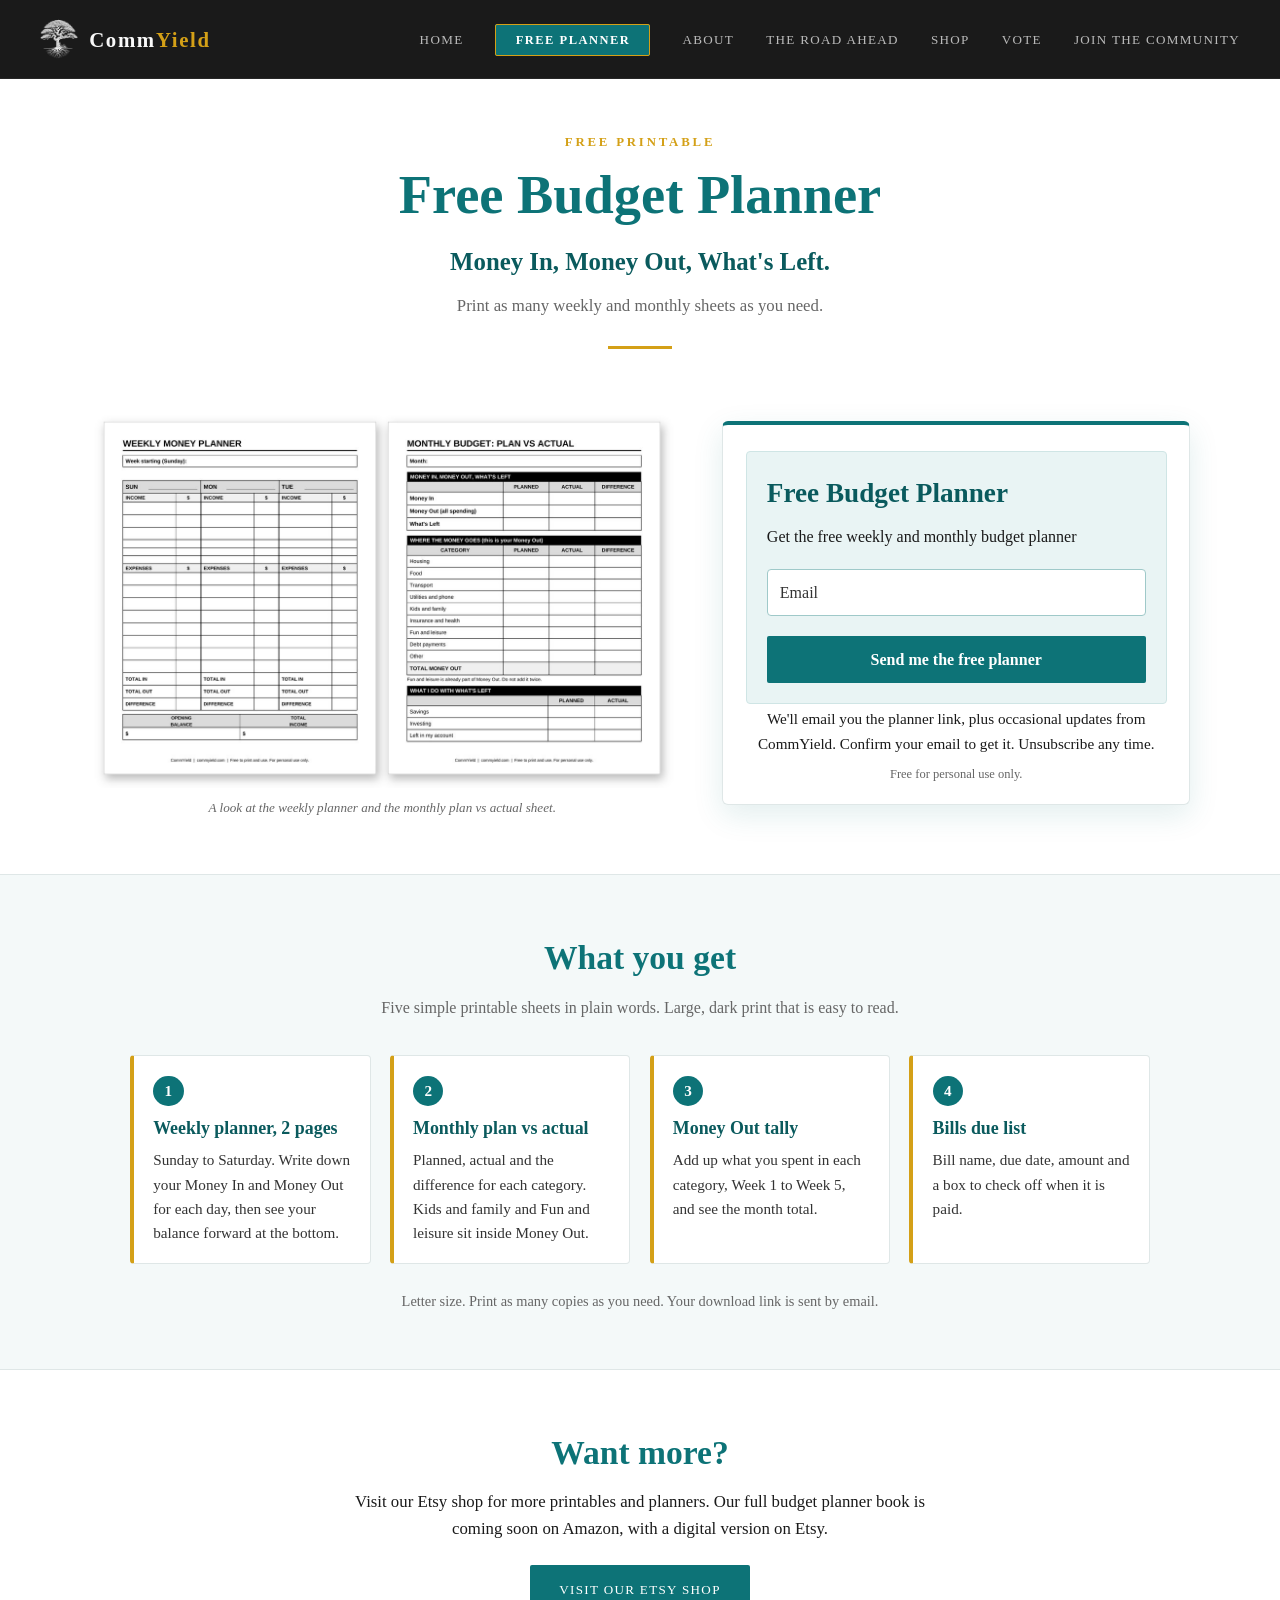
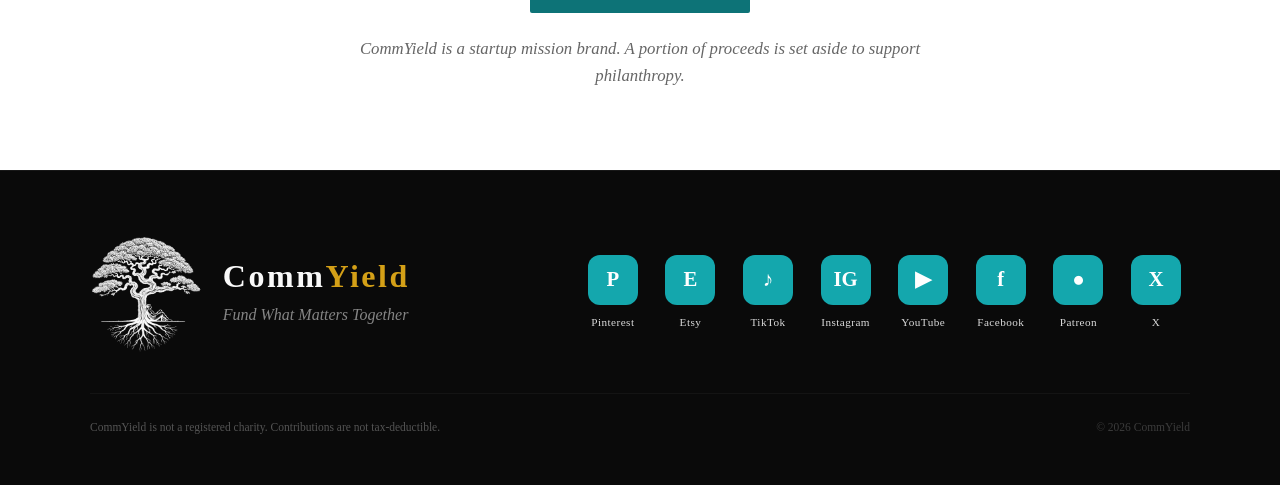
==== commit 0cdf47ab: "Add files via upload" ====
--- a/free-planner.html
+++ b/free-planner.html
@@ -1079,8 +1079,8 @@
   #mlb2-47913256.ml-form-embedContainer .ml-form-embedWrapper .ml-form-embedBody .ml-form-embedSubmit button:hover { background-color:var(--teal-dark) !important; }
 
 </style>
-      <p class="consent" id="consent-line">Free. You'll be asked to confirm your email. Unsubscribe any time.</p>
-      <p class="smallprint">Free. Confirm your email. Unsubscribe any time. Personal use only.</p>
+      <p class="consent" id="consent-line">We'll email you the planner link, plus occasional updates from CommYield. Confirm your email to get it. Unsubscribe any time.</p>
+      <p class="smallprint">Free for personal use only.</p>
     </div>
   </div>
 </section>
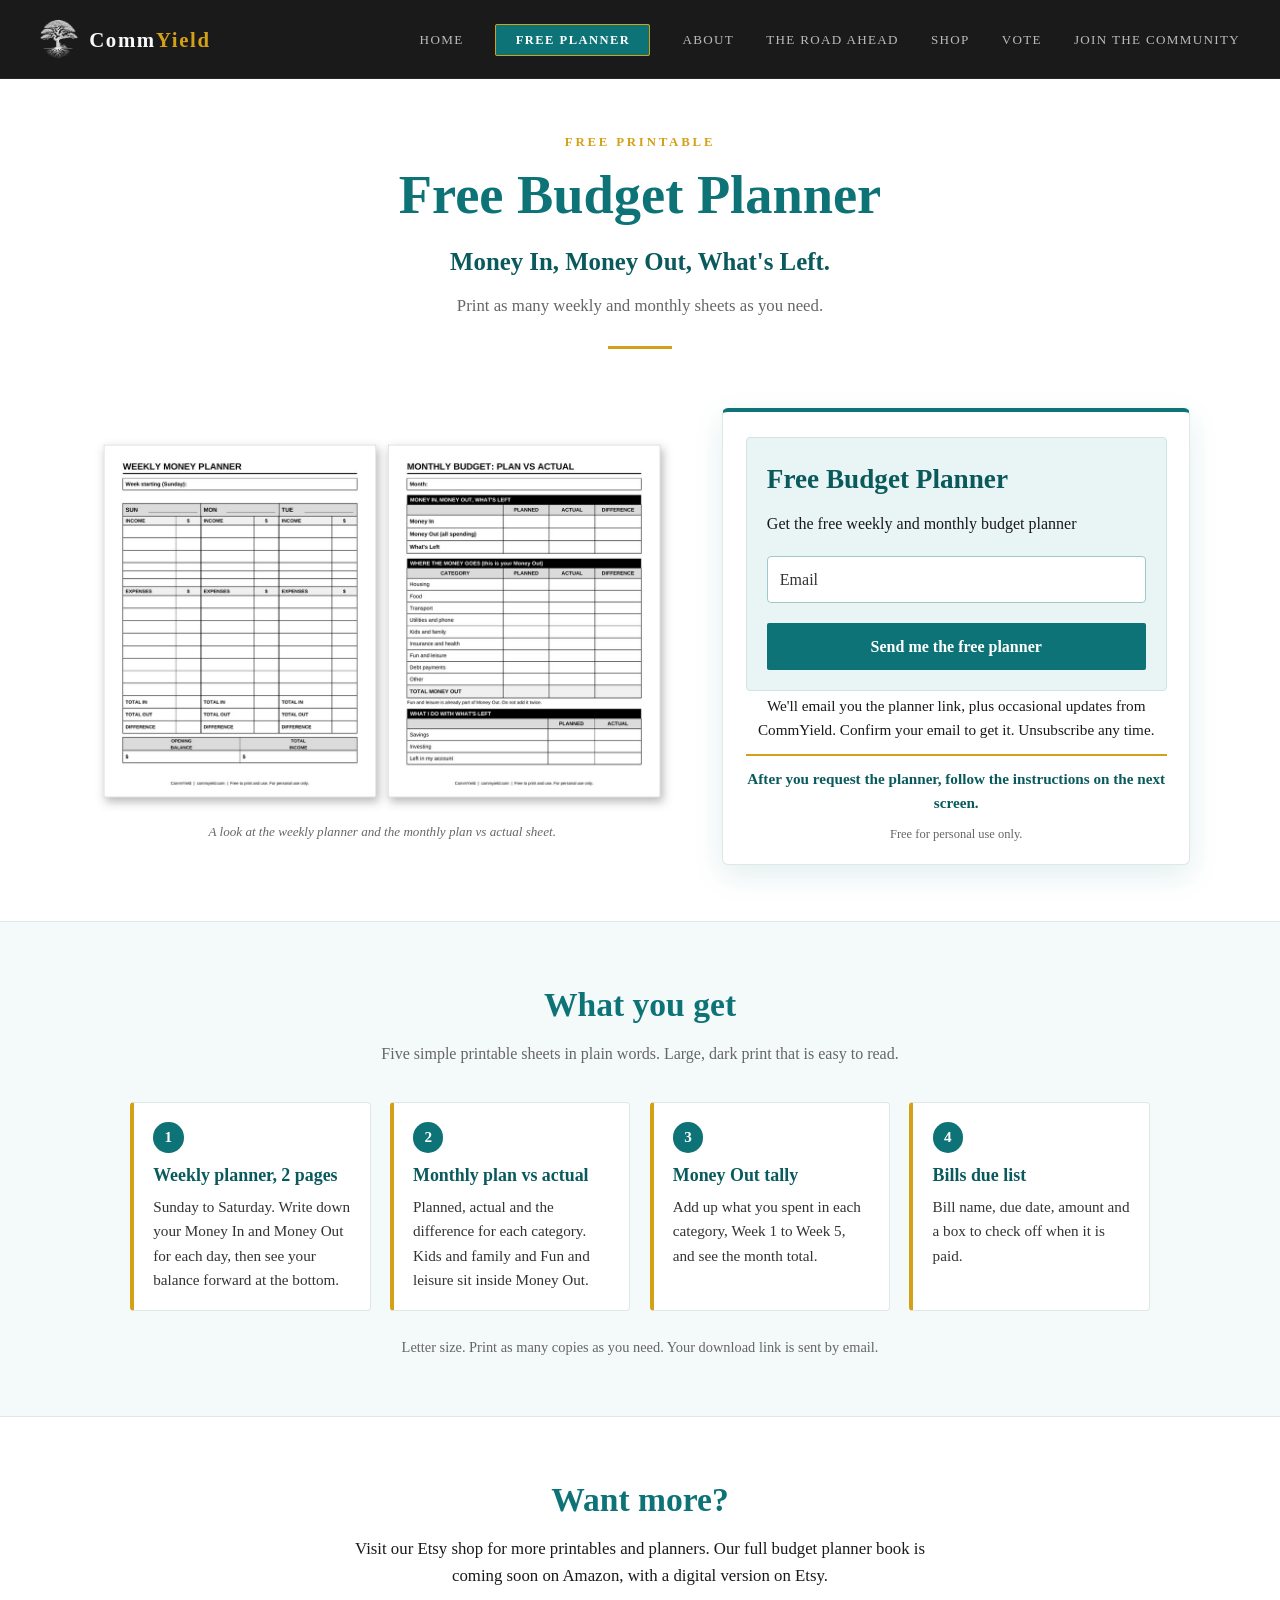
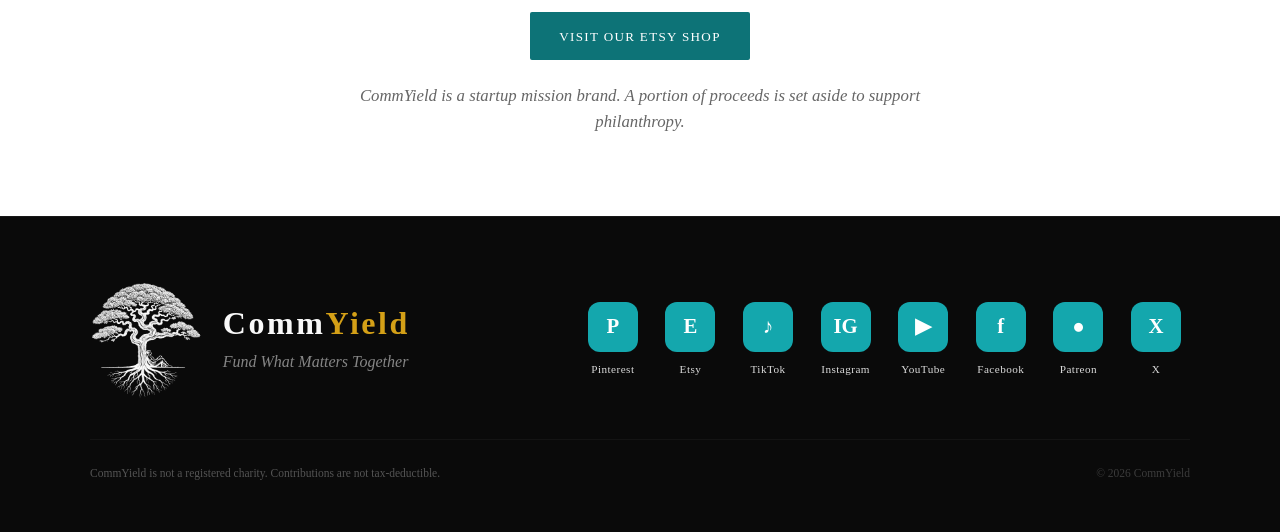
==== commit 355651df: "Add files via upload" ====
--- a/free-planner.html
+++ b/free-planner.html
@@ -60,6 +60,7 @@
   .preview figcaption { font-size:0.82rem; color:var(--text-muted); text-align:center; margin-top:0.6rem; font-style:italic; }
   .card { background:#fff; border:1px solid #dfe7e7; border-top:4px solid var(--teal); border-radius:6px; padding:1.6rem 1.4rem 1.3rem; box-shadow:0 10px 30px rgba(13,115,119,0.12); }
   .card .consent { font-size:0.95rem; color:var(--text-dark); text-align:center; margin-top:0.2rem; }
+  .card .nextstep { font-size:0.95rem; color:var(--teal-dark); font-weight:700; text-align:center; margin-top:0.7rem; padding-top:0.7rem; border-top:2px solid var(--gold); }
   .card .smallprint { font-size:0.78rem; color:var(--text-muted); text-align:center; margin-top:0.55rem; line-height:1.5; }
 
   h2 { color:var(--teal); font-size:clamp(1.6rem,3.4vw, 2.1rem); text-align:center; margin-bottom:0.6rem; }
@@ -1080,6 +1081,7 @@
 
 </style>
       <p class="consent" id="consent-line">We'll email you the planner link, plus occasional updates from CommYield. Confirm your email to get it. Unsubscribe any time.</p>
+      <p class="nextstep" id="next-line">After you request the planner, follow the instructions on the next screen.</p>
       <p class="smallprint">Free for personal use only.</p>
     </div>
   </div>
@@ -1148,7 +1150,7 @@
     var ok = document.querySelector('#mlb2-47913256 .row-success'), line = document.getElementById('consent-line');
     if (!ok || !line || !window.MutationObserver) return;
     new MutationObserver(function () {
-      if (getComputedStyle(ok).display !== 'none') line.style.display = 'none';
+      if (getComputedStyle(ok).display !== 'none') line.style.display = 'none'; var nx = document.getElementById('next-line'); if (nx) nx.style.display = 'none';
     }).observe(ok, { attributes: true, attributeFilter: ['style'] });
   })();
 </script>
